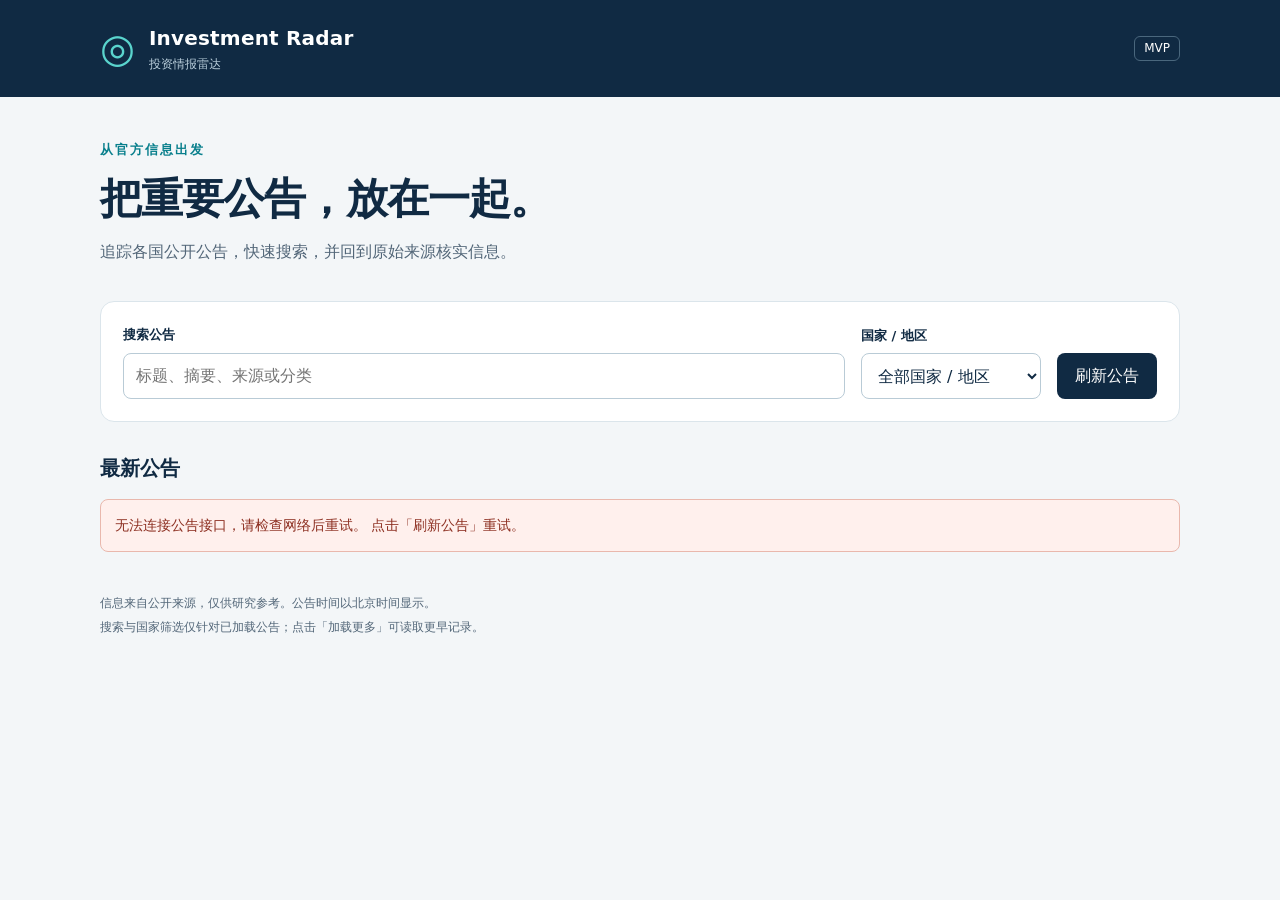
==== index.html @ 3fed048b "Add files via upload" ====
<!doctype html>
<html lang="zh-CN">
<head>
  <meta charset="utf-8">
  <meta name="viewport" content="width=device-width, initial-scale=1">
  <meta name="theme-color" content="#102a43">
  <meta name="description" content="Investment Radar：查看各国官方公告，搜索宏观与科技投资情报。">
  <title>Investment Radar · 投资情报雷达</title>
  <link rel="stylesheet" href="./styles.css">
  <script src="./app.js" defer></script>
</head>
<body>
  <header><div class="wrap brand"><span class="logo" aria-hidden="true">◎</span><div><strong>Investment Radar</strong><span>投资情报雷达</span></div><span class="badge">MVP</span></div></header>
  <main class="wrap">
    <section class="intro"><p class="eyebrow">从官方信息出发</p><h1>把重要公告，放在一起。</h1><p>追踪各国公开公告，快速搜索，并回到原始来源核实信息。</p></section>
    <section class="toolbar" aria-label="公告筛选">
      <div class="field search"><label for="search">搜索公告</label><input id="search" type="search" placeholder="标题、摘要、来源或分类" autocomplete="off"></div>
      <div class="field"><label for="country">国家 / 地区</label><select id="country"><option value="">全部国家 / 地区</option></select></div>
      <button id="refresh" type="button">刷新公告</button>
    </section>
    <div class="results-heading"><h2>最新公告</h2><span id="count"></span></div>
    <p id="status" class="status" role="status" aria-live="polite">正在读取公告…</p>
    <section id="events" class="events" aria-label="公告列表"></section>
    <button id="more" type="button" hidden>加载更多</button>
    <footer><p>信息来自公开来源，仅供研究参考。公告时间以北京时间显示。</p><p>搜索与国家筛选仅针对已加载公告；点击「加载更多」可读取更早记录。</p></footer>
  </main>
</body>
</html>
---- styles.css ----
:root{color-scheme:light;--ink:#102a43;--muted:#526678;--accent:#087f8c;--line:#dbe5eb;--paper:#fff;--bg:#f3f6f8}*{box-sizing:border-box}body{margin:0;background:var(--bg);font-family:system-ui,-apple-system,"Segoe UI","Microsoft YaHei",sans-serif;color:var(--ink);line-height:1.65}.wrap{width:min(1080px,calc(100% - 40px));margin:auto}header{background:var(--ink);color:#fff}.brand{display:flex;align-items:center;gap:14px;padding:22px 0}.brand strong{display:block;font-size:20px;letter-spacing:.2px}.brand div>span{display:block;font-size:12px;color:#bbd0dd}.logo{font-size:40px;line-height:1;color:#5ad4cd}.badge{margin-left:auto;border:1px solid #4a677d;border-radius:6px;padding:2px 9px;font-size:12px}.intro{padding:42px 0 28px}.eyebrow{color:var(--accent);font-weight:700;font-size:13px;letter-spacing:2px;margin:0}h1{font-size:clamp(27px,4vw,42px);letter-spacing:-1px;line-height:1.3;margin:12px 0}p{margin:8px 0}.intro>p:last-child{color:var(--muted)}.toolbar{display:flex;gap:16px;align-items:end;background:#fff;padding:22px;border:1px solid var(--line);border-radius:14px}.field{min-width:180px}.search{flex:1;min-width:0}label{display:block;font-size:13px;font-weight:600;margin-bottom:7px}input,select,button{font:inherit;border-radius:8px;min-height:46px}input,select{width:100%;border:1px solid #b9cbd6;padding:9px 12px;background:#fff;color:var(--ink)}button{background:var(--ink);color:#fff;border:0;padding:9px 18px;cursor:pointer;white-space:nowrap}button:disabled{opacity:.6;cursor:wait}a:focus-visible,input:focus-visible,select:focus-visible,button:focus-visible{outline:3px solid #16a6ac;outline-offset:3px}.results-heading{display:flex;align-items:center;justify-content:space-between;gap:12px;margin:30px 0 14px}h2{font-size:20px;margin:0}#count{font-size:13px;color:var(--muted)}.status{padding:14px 0;color:var(--muted);font-size:14px}.status.error{background:#fff0ed;border:1px solid #e9b8ad;border-radius:8px;padding:14px;color:#8d2f21}.events{display:grid;gap:14px}.card{padding:24px;background:var(--paper);border:1px solid var(--line);border-radius:12px}.meta{display:flex;flex-wrap:wrap;align-items:center;gap:9px;font-size:12px;color:var(--muted)}.tag{border-radius:5px;padding:2px 8px;background:#e8f5f3;color:#0d6a63;font-weight:600}.card h3{font-size:19px;line-height:1.5;margin:12px 0 8px;overflow-wrap:anywhere}.summary{font-size:14px;color:var(--muted);white-space:pre-line;overflow-wrap:anywhere}.card-bottom{display:flex;justify-content:space-between;align-items:center;gap:16px;border-top:1px solid #edf1f4;margin-top:18px;padding-top:14px;font-size:13px}.source{color:var(--muted)}a{color:#06747e;text-underline-offset:4px;font-weight:600}.empty{background:#fff;border:1px dashed #b9cbd6;padding:36px 20px;text-align:center;border-radius:12px;color:var(--muted)}#more{display:block;margin:22px auto}#more[hidden]{display:none}footer{font-size:12px;color:var(--muted);padding:30px 0 40px}footer p{margin:4px 0}@media(max-width:600px){.wrap{width:calc(100% - 28px)}.brand{padding:17px 0}.intro{padding:30px 0 22px}.toolbar{flex-wrap:wrap;padding:16px;gap:12px}.search{flex-basis:100%}.field:not(.search){flex:1;min-width:0}.toolbar button{padding:9px 12px}.card{padding:18px}.card h3{font-size:17px}.card-bottom{align-items:start}.results-heading{margin-top:24px}}
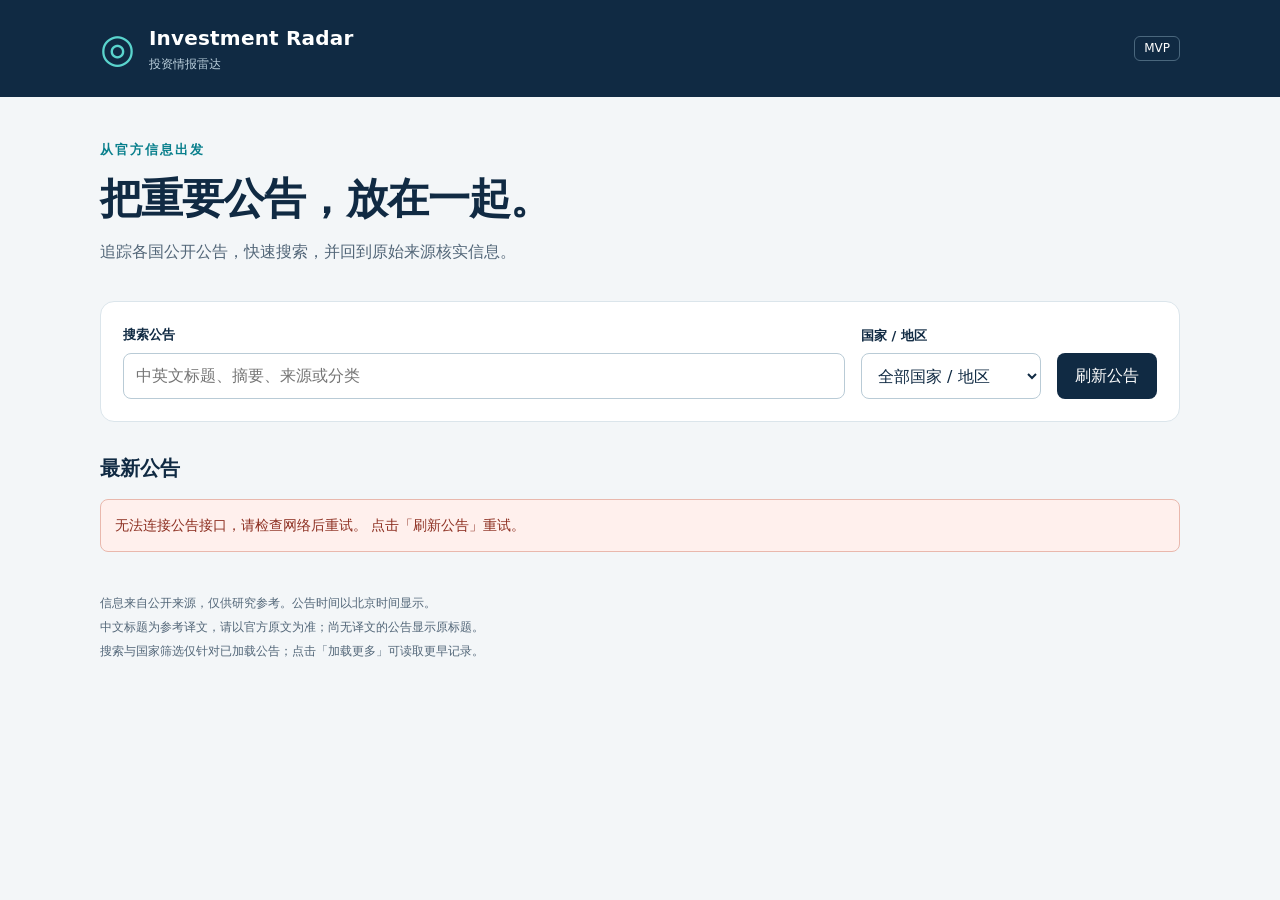
==== commit 178114b0: "Add files via upload" ====
--- a/index.html
+++ b/index.html
@@ -6,15 +6,15 @@
   <meta name="theme-color" content="#102a43">
   <meta name="description" content="Investment Radar：查看各国官方公告，搜索宏观与科技投资情报。">
   <title>Investment Radar · 投资情报雷达</title>
-  <link rel="stylesheet" href="./styles.css">
-  <script src="./app.js" defer></script>
+  <link rel="stylesheet" href="./styles.css?v=20261012-zh1">
+  <script src="./app.js?v=20261012-zh1" defer></script>
 </head>
 <body>
   <header><div class="wrap brand"><span class="logo" aria-hidden="true">◎</span><div><strong>Investment Radar</strong><span>投资情报雷达</span></div><span class="badge">MVP</span></div></header>
   <main class="wrap">
     <section class="intro"><p class="eyebrow">从官方信息出发</p><h1>把重要公告，放在一起。</h1><p>追踪各国公开公告，快速搜索，并回到原始来源核实信息。</p></section>
     <section class="toolbar" aria-label="公告筛选">
-      <div class="field search"><label for="search">搜索公告</label><input id="search" type="search" placeholder="标题、摘要、来源或分类" autocomplete="off"></div>
+      <div class="field search"><label for="search">搜索公告</label><input id="search" type="search" placeholder="中英文标题、摘要、来源或分类" autocomplete="off"></div>
       <div class="field"><label for="country">国家 / 地区</label><select id="country"><option value="">全部国家 / 地区</option></select></div>
       <button id="refresh" type="button">刷新公告</button>
     </section>
@@ -22,7 +22,7 @@
     <p id="status" class="status" role="status" aria-live="polite">正在读取公告…</p>
     <section id="events" class="events" aria-label="公告列表"></section>
     <button id="more" type="button" hidden>加载更多</button>
-    <footer><p>信息来自公开来源，仅供研究参考。公告时间以北京时间显示。</p><p>搜索与国家筛选仅针对已加载公告；点击「加载更多」可读取更早记录。</p></footer>
+    <footer><p>信息来自公开来源，仅供研究参考。公告时间以北京时间显示。</p><p>中文标题为参考译文，请以官方原文为准；尚无译文的公告显示原标题。</p><p>搜索与国家筛选仅针对已加载公告；点击「加载更多」可读取更早记录。</p></footer>
   </main>
 </body>
 </html>
--- a/styles.css
+++ b/styles.css
@@ -1 +1,2 @@
 :root{color-scheme:light;--ink:#102a43;--muted:#526678;--accent:#087f8c;--line:#dbe5eb;--paper:#fff;--bg:#f3f6f8}*{box-sizing:border-box}body{margin:0;background:var(--bg);font-family:system-ui,-apple-system,"Segoe UI","Microsoft YaHei",sans-serif;color:var(--ink);line-height:1.65}.wrap{width:min(1080px,calc(100% - 40px));margin:auto}header{background:var(--ink);color:#fff}.brand{display:flex;align-items:center;gap:14px;padding:22px 0}.brand strong{display:block;font-size:20px;letter-spacing:.2px}.brand div>span{display:block;font-size:12px;color:#bbd0dd}.logo{font-size:40px;line-height:1;color:#5ad4cd}.badge{margin-left:auto;border:1px solid #4a677d;border-radius:6px;padding:2px 9px;font-size:12px}.intro{padding:42px 0 28px}.eyebrow{color:var(--accent);font-weight:700;font-size:13px;letter-spacing:2px;margin:0}h1{font-size:clamp(27px,4vw,42px);letter-spacing:-1px;line-height:1.3;margin:12px 0}p{margin:8px 0}.intro>p:last-child{color:var(--muted)}.toolbar{display:flex;gap:16px;align-items:end;background:#fff;padding:22px;border:1px solid var(--line);border-radius:14px}.field{min-width:180px}.search{flex:1;min-width:0}label{display:block;font-size:13px;font-weight:600;margin-bottom:7px}input,select,button{font:inherit;border-radius:8px;min-height:46px}input,select{width:100%;border:1px solid #b9cbd6;padding:9px 12px;background:#fff;color:var(--ink)}button{background:var(--ink);color:#fff;border:0;padding:9px 18px;cursor:pointer;white-space:nowrap}button:disabled{opacity:.6;cursor:wait}a:focus-visible,input:focus-visible,select:focus-visible,button:focus-visible{outline:3px solid #16a6ac;outline-offset:3px}.results-heading{display:flex;align-items:center;justify-content:space-between;gap:12px;margin:30px 0 14px}h2{font-size:20px;margin:0}#count{font-size:13px;color:var(--muted)}.status{padding:14px 0;color:var(--muted);font-size:14px}.status.error{background:#fff0ed;border:1px solid #e9b8ad;border-radius:8px;padding:14px;color:#8d2f21}.events{display:grid;gap:14px}.card{padding:24px;background:var(--paper);border:1px solid var(--line);border-radius:12px}.meta{display:flex;flex-wrap:wrap;align-items:center;gap:9px;font-size:12px;color:var(--muted)}.tag{border-radius:5px;padding:2px 8px;background:#e8f5f3;color:#0d6a63;font-weight:600}.card h3{font-size:19px;line-height:1.5;margin:12px 0 8px;overflow-wrap:anywhere}.summary{font-size:14px;color:var(--muted);white-space:pre-line;overflow-wrap:anywhere}.card-bottom{display:flex;justify-content:space-between;align-items:center;gap:16px;border-top:1px solid #edf1f4;margin-top:18px;padding-top:14px;font-size:13px}.source{color:var(--muted)}a{color:#06747e;text-underline-offset:4px;font-weight:600}.empty{background:#fff;border:1px dashed #b9cbd6;padding:36px 20px;text-align:center;border-radius:12px;color:var(--muted)}#more{display:block;margin:22px auto}#more[hidden]{display:none}footer{font-size:12px;color:var(--muted);padding:30px 0 40px}footer p{margin:4px 0}@media(max-width:600px){.wrap{width:calc(100% - 28px)}.brand{padding:17px 0}.intro{padding:30px 0 22px}.toolbar{flex-wrap:wrap;padding:16px;gap:12px}.search{flex-basis:100%}.field:not(.search){flex:1;min-width:0}.toolbar button{padding:9px 12px}.card{padding:18px}.card h3{font-size:17px}.card-bottom{align-items:start}.results-heading{margin-top:24px}}
+.original-title{font-size:13px;line-height:1.6;color:var(--muted);margin:4px 0 12px;overflow-wrap:anywhere}@media(max-width:600px){.original-title{font-size:12px}.source{overflow-wrap:anywhere}}
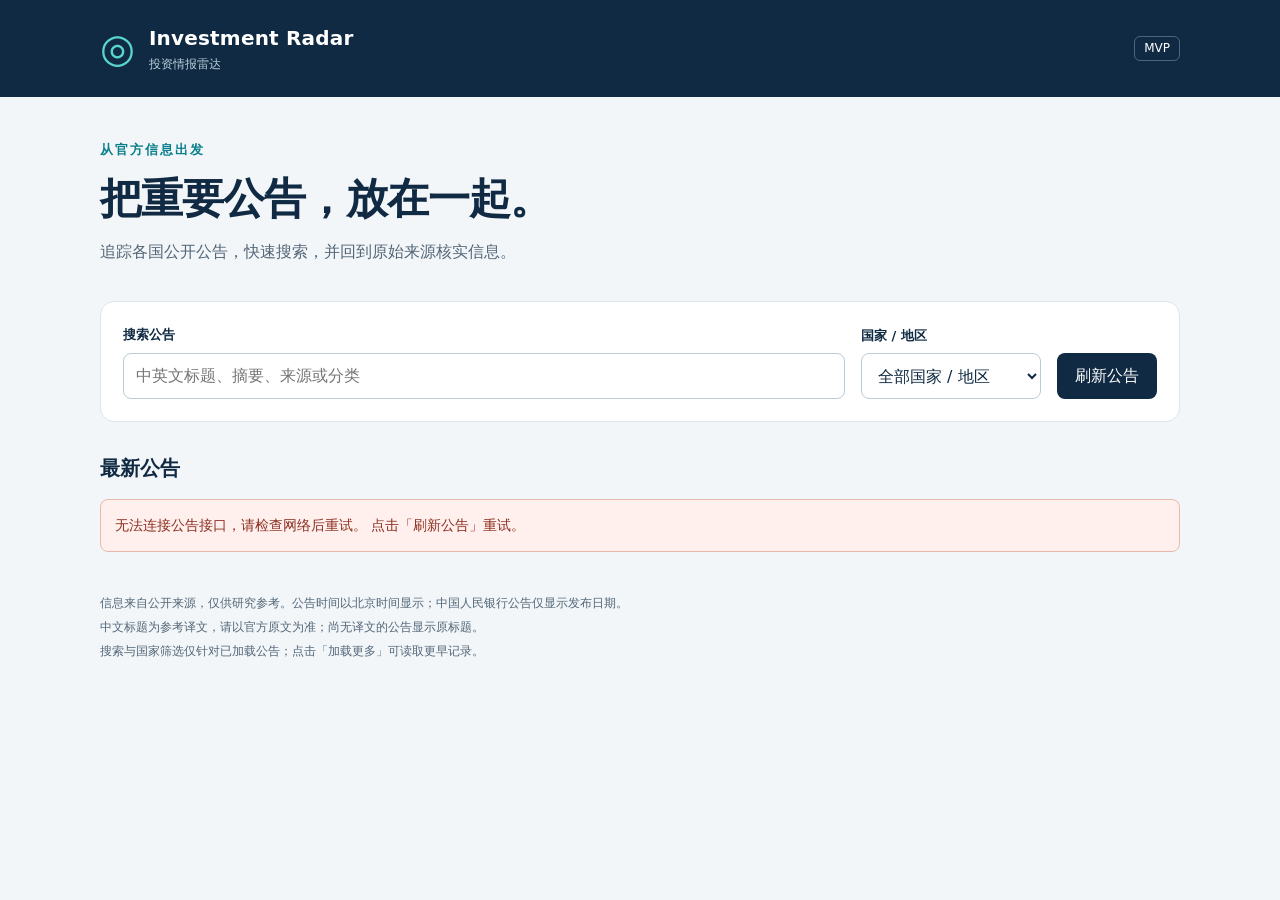
==== commit e602f404: "Add files via upload" ====
--- a/index.html
+++ b/index.html
@@ -6,8 +6,8 @@
   <meta name="theme-color" content="#102a43">
   <meta name="description" content="Investment Radar：查看各国官方公告，搜索宏观与科技投资情报。">
   <title>Investment Radar · 投资情报雷达</title>
-  <link rel="stylesheet" href="./styles.css?v=20261012-zh1">
-  <script src="./app.js?v=20261012-zh1" defer></script>
+  <link rel="stylesheet" href="./styles.css?v=20261012-cn1">
+  <script src="./app.js?v=20261012-cn1" defer></script>
 </head>
 <body>
   <header><div class="wrap brand"><span class="logo" aria-hidden="true">◎</span><div><strong>Investment Radar</strong><span>投资情报雷达</span></div><span class="badge">MVP</span></div></header>
@@ -22,7 +22,7 @@
     <p id="status" class="status" role="status" aria-live="polite">正在读取公告…</p>
     <section id="events" class="events" aria-label="公告列表"></section>
     <button id="more" type="button" hidden>加载更多</button>
-    <footer><p>信息来自公开来源，仅供研究参考。公告时间以北京时间显示。</p><p>中文标题为参考译文，请以官方原文为准；尚无译文的公告显示原标题。</p><p>搜索与国家筛选仅针对已加载公告；点击「加载更多」可读取更早记录。</p></footer>
+    <footer><p>信息来自公开来源，仅供研究参考。公告时间以北京时间显示；中国人民银行公告仅显示发布日期。</p><p>中文标题为参考译文，请以官方原文为准；尚无译文的公告显示原标题。</p><p>搜索与国家筛选仅针对已加载公告；点击「加载更多」可读取更早记录。</p></footer>
   </main>
 </body>
 </html>
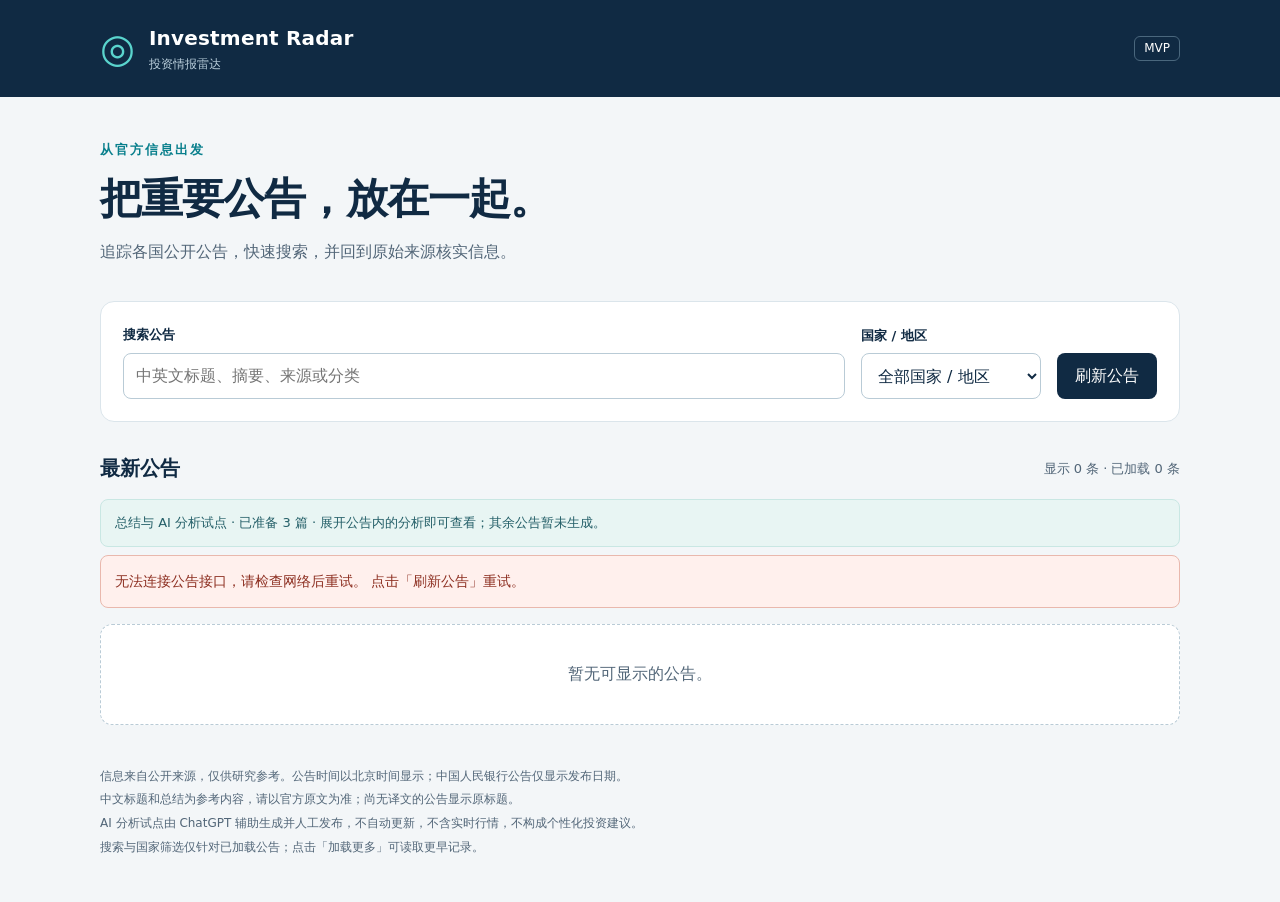
==== commit 2c828321: "Add files via upload" ====
--- a/index.html
+++ b/index.html
@@ -6,8 +6,8 @@
   <meta name="theme-color" content="#102a43">
   <meta name="description" content="Investment Radar：查看各国官方公告，搜索宏观与科技投资情报。">
   <title>Investment Radar · 投资情报雷达</title>
-  <link rel="stylesheet" href="./styles.css?v=20261012-cn1">
-  <script src="./app.js?v=20261012-cn1" defer></script>
+  <link rel="stylesheet" href="./styles.css?v=20261012-ai-pilot1">
+  <script src="./app.js?v=20261012-ai-pilot1" defer></script>
 </head>
 <body>
   <header><div class="wrap brand"><span class="logo" aria-hidden="true">◎</span><div><strong>Investment Radar</strong><span>投资情报雷达</span></div><span class="badge">MVP</span></div></header>
@@ -19,10 +19,11 @@
       <button id="refresh" type="button">刷新公告</button>
     </section>
     <div class="results-heading"><h2>最新公告</h2><span id="count"></span></div>
+    <p id="analysis-status" class="pilot-status" role="status" aria-live="polite">正在加载 3 篇总结与 AI 分析试点…</p>
     <p id="status" class="status" role="status" aria-live="polite">正在读取公告…</p>
     <section id="events" class="events" aria-label="公告列表"></section>
     <button id="more" type="button" hidden>加载更多</button>
-    <footer><p>信息来自公开来源，仅供研究参考。公告时间以北京时间显示；中国人民银行公告仅显示发布日期。</p><p>中文标题为参考译文，请以官方原文为准；尚无译文的公告显示原标题。</p><p>搜索与国家筛选仅针对已加载公告；点击「加载更多」可读取更早记录。</p></footer>
+    <footer><p>信息来自公开来源，仅供研究参考。公告时间以北京时间显示；中国人民银行公告仅显示发布日期。</p><p>中文标题和总结为参考内容，请以官方原文为准；尚无译文的公告显示原标题。</p><p>AI 分析试点由 ChatGPT 辅助生成并人工发布，不自动更新，不含实时行情，不构成个性化投资建议。</p><p>搜索与国家筛选仅针对已加载公告；点击「加载更多」可读取更早记录。</p></footer>
   </main>
 </body>
 </html>
--- a/styles.css
+++ b/styles.css
@@ -1,2 +1,3 @@
 :root{color-scheme:light;--ink:#102a43;--muted:#526678;--accent:#087f8c;--line:#dbe5eb;--paper:#fff;--bg:#f3f6f8}*{box-sizing:border-box}body{margin:0;background:var(--bg);font-family:system-ui,-apple-system,"Segoe UI","Microsoft YaHei",sans-serif;color:var(--ink);line-height:1.65}.wrap{width:min(1080px,calc(100% - 40px));margin:auto}header{background:var(--ink);color:#fff}.brand{display:flex;align-items:center;gap:14px;padding:22px 0}.brand strong{display:block;font-size:20px;letter-spacing:.2px}.brand div>span{display:block;font-size:12px;color:#bbd0dd}.logo{font-size:40px;line-height:1;color:#5ad4cd}.badge{margin-left:auto;border:1px solid #4a677d;border-radius:6px;padding:2px 9px;font-size:12px}.intro{padding:42px 0 28px}.eyebrow{color:var(--accent);font-weight:700;font-size:13px;letter-spacing:2px;margin:0}h1{font-size:clamp(27px,4vw,42px);letter-spacing:-1px;line-height:1.3;margin:12px 0}p{margin:8px 0}.intro>p:last-child{color:var(--muted)}.toolbar{display:flex;gap:16px;align-items:end;background:#fff;padding:22px;border:1px solid var(--line);border-radius:14px}.field{min-width:180px}.search{flex:1;min-width:0}label{display:block;font-size:13px;font-weight:600;margin-bottom:7px}input,select,button{font:inherit;border-radius:8px;min-height:46px}input,select{width:100%;border:1px solid #b9cbd6;padding:9px 12px;background:#fff;color:var(--ink)}button{background:var(--ink);color:#fff;border:0;padding:9px 18px;cursor:pointer;white-space:nowrap}button:disabled{opacity:.6;cursor:wait}a:focus-visible,input:focus-visible,select:focus-visible,button:focus-visible{outline:3px solid #16a6ac;outline-offset:3px}.results-heading{display:flex;align-items:center;justify-content:space-between;gap:12px;margin:30px 0 14px}h2{font-size:20px;margin:0}#count{font-size:13px;color:var(--muted)}.status{padding:14px 0;color:var(--muted);font-size:14px}.status.error{background:#fff0ed;border:1px solid #e9b8ad;border-radius:8px;padding:14px;color:#8d2f21}.events{display:grid;gap:14px}.card{padding:24px;background:var(--paper);border:1px solid var(--line);border-radius:12px}.meta{display:flex;flex-wrap:wrap;align-items:center;gap:9px;font-size:12px;color:var(--muted)}.tag{border-radius:5px;padding:2px 8px;background:#e8f5f3;color:#0d6a63;font-weight:600}.card h3{font-size:19px;line-height:1.5;margin:12px 0 8px;overflow-wrap:anywhere}.summary{font-size:14px;color:var(--muted);white-space:pre-line;overflow-wrap:anywhere}.card-bottom{display:flex;justify-content:space-between;align-items:center;gap:16px;border-top:1px solid #edf1f4;margin-top:18px;padding-top:14px;font-size:13px}.source{color:var(--muted)}a{color:#06747e;text-underline-offset:4px;font-weight:600}.empty{background:#fff;border:1px dashed #b9cbd6;padding:36px 20px;text-align:center;border-radius:12px;color:var(--muted)}#more{display:block;margin:22px auto}#more[hidden]{display:none}footer{font-size:12px;color:var(--muted);padding:30px 0 40px}footer p{margin:4px 0}@media(max-width:600px){.wrap{width:calc(100% - 28px)}.brand{padding:17px 0}.intro{padding:30px 0 22px}.toolbar{flex-wrap:wrap;padding:16px;gap:12px}.search{flex-basis:100%}.field:not(.search){flex:1;min-width:0}.toolbar button{padding:9px 12px}.card{padding:18px}.card h3{font-size:17px}.card-bottom{align-items:start}.results-heading{margin-top:24px}}
 .original-title{font-size:13px;line-height:1.6;color:var(--muted);margin:4px 0 12px;overflow-wrap:anywhere}@media(max-width:600px){.original-title{font-size:12px}.source{overflow-wrap:anywhere}}
+.pilot-status{font-size:13px;color:#245f68;background:#e8f5f3;border:1px solid #c9e7e3;border-radius:8px;padding:12px 14px;line-height:1.7}.pilot-summary{border-left:3px solid var(--accent);padding-left:14px;margin:18px 0}.pilot-summary h4,.pilot-analysis h4{font-size:13px;margin:14px 0 6px;color:var(--ink)}.pilot-summary p,.pilot-analysis p,.analysis-list{font-size:14px;color:var(--muted);line-height:1.85;overflow-wrap:anywhere}.pilot-analysis{background:#f7fafb;border:1px solid var(--line);border-radius:8px;padding:0 14px;margin-top:16px}.pilot-analysis>summary{min-height:46px;cursor:pointer;padding:11px 0;font-size:14px;font-weight:600;color:#06747e}.pilot-analysis[open]{padding-bottom:14px}.pilot-analysis>summary:focus-visible{outline:3px solid #16a6ac;outline-offset:3px}.pilot-analysis .analysis-meta{font-size:12px;margin-top:4px}.analysis-list{padding-left:22px;margin:6px 0}.analysis-list li{margin:5px 0}.pilot-analysis .analysis-limits{font-size:13px}@media(max-width:600px){.pilot-summary{padding-left:11px}.pilot-summary p,.pilot-analysis p,.analysis-list{font-size:13px}}
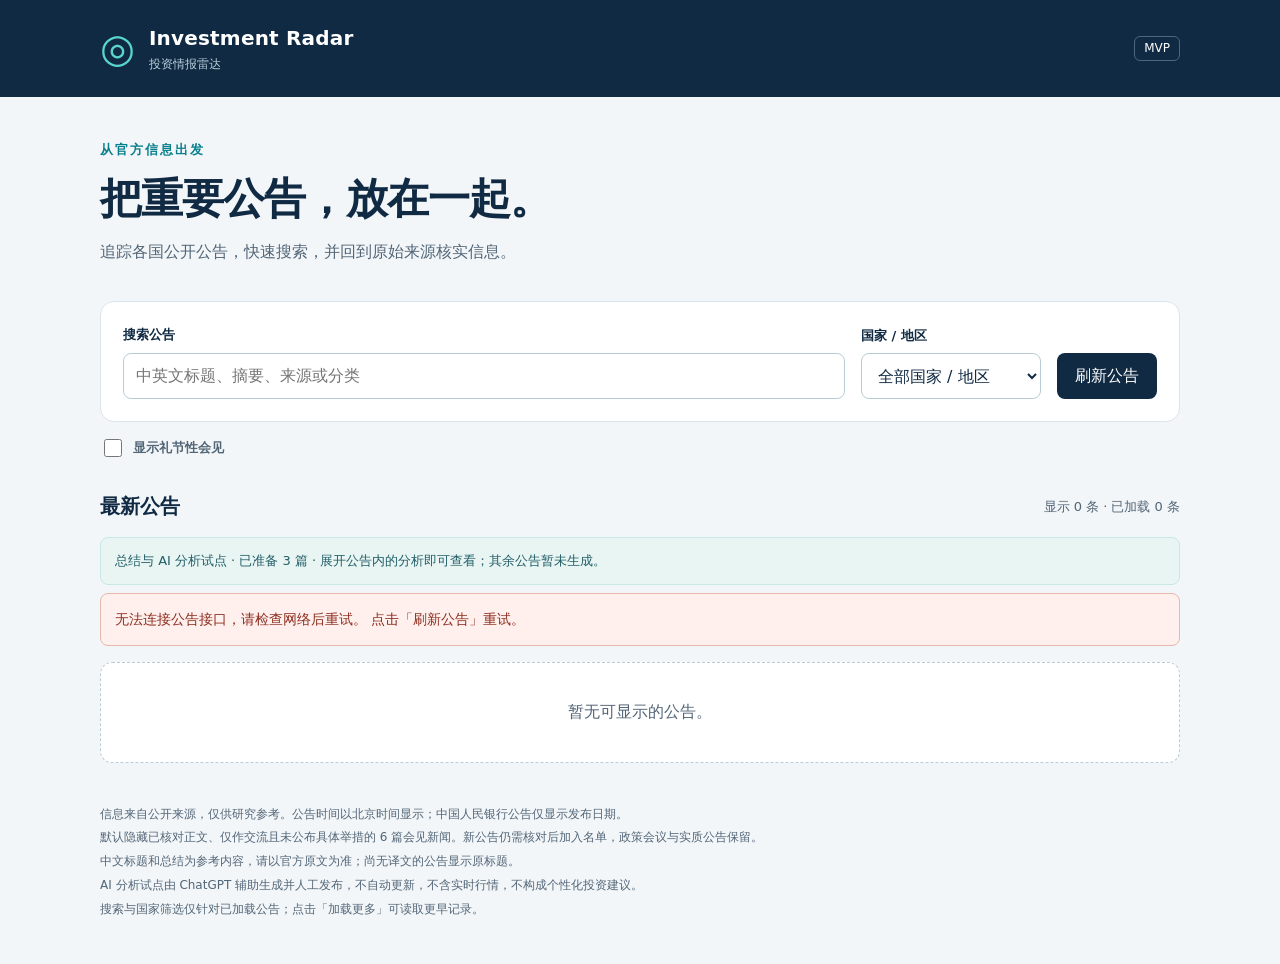
==== commit baa62c39: "Add files via upload" ====
--- a/index.html
+++ b/index.html
@@ -6,8 +6,8 @@
   <meta name="theme-color" content="#102a43">
   <meta name="description" content="Investment Radar：查看各国官方公告，搜索宏观与科技投资情报。">
   <title>Investment Radar · 投资情报雷达</title>
-  <link rel="stylesheet" href="./styles.css?v=20261012-ai-pilot1">
-  <script src="./app.js?v=20261012-ai-pilot1" defer></script>
+  <link rel="stylesheet" href="./styles.css?v=20261012-filter1">
+  <script src="./app.js?v=20261012-filter1" defer></script>
 </head>
 <body>
   <header><div class="wrap brand"><span class="logo" aria-hidden="true">◎</span><div><strong>Investment Radar</strong><span>投资情报雷达</span></div><span class="badge">MVP</span></div></header>
@@ -18,12 +18,13 @@
       <div class="field"><label for="country">国家 / 地区</label><select id="country"><option value="">全部国家 / 地区</option></select></div>
       <button id="refresh" type="button">刷新公告</button>
     </section>
+    <label class="routine-toggle" for="show-routine"><input id="show-routine" type="checkbox">显示礼节性会见</label>
     <div class="results-heading"><h2>最新公告</h2><span id="count"></span></div>
     <p id="analysis-status" class="pilot-status" role="status" aria-live="polite">正在加载 3 篇总结与 AI 分析试点…</p>
     <p id="status" class="status" role="status" aria-live="polite">正在读取公告…</p>
     <section id="events" class="events" aria-label="公告列表"></section>
     <button id="more" type="button" hidden>加载更多</button>
-    <footer><p>信息来自公开来源，仅供研究参考。公告时间以北京时间显示；中国人民银行公告仅显示发布日期。</p><p>中文标题和总结为参考内容，请以官方原文为准；尚无译文的公告显示原标题。</p><p>AI 分析试点由 ChatGPT 辅助生成并人工发布，不自动更新，不含实时行情，不构成个性化投资建议。</p><p>搜索与国家筛选仅针对已加载公告；点击「加载更多」可读取更早记录。</p></footer>
+    <footer><p>信息来自公开来源，仅供研究参考。公告时间以北京时间显示；中国人民银行公告仅显示发布日期。</p><p>默认隐藏已核对正文、仅作交流且未公布具体举措的 6 篇会见新闻。新公告仍需核对后加入名单，政策会议与实质公告保留。</p><p>中文标题和总结为参考内容，请以官方原文为准；尚无译文的公告显示原标题。</p><p>AI 分析试点由 ChatGPT 辅助生成并人工发布，不自动更新，不含实时行情，不构成个性化投资建议。</p><p>搜索与国家筛选仅针对已加载公告；点击「加载更多」可读取更早记录。</p></footer>
   </main>
 </body>
 </html>
--- a/styles.css
+++ b/styles.css
@@ -1,3 +1,4 @@
 :root{color-scheme:light;--ink:#102a43;--muted:#526678;--accent:#087f8c;--line:#dbe5eb;--paper:#fff;--bg:#f3f6f8}*{box-sizing:border-box}body{margin:0;background:var(--bg);font-family:system-ui,-apple-system,"Segoe UI","Microsoft YaHei",sans-serif;color:var(--ink);line-height:1.65}.wrap{width:min(1080px,calc(100% - 40px));margin:auto}header{background:var(--ink);color:#fff}.brand{display:flex;align-items:center;gap:14px;padding:22px 0}.brand strong{display:block;font-size:20px;letter-spacing:.2px}.brand div>span{display:block;font-size:12px;color:#bbd0dd}.logo{font-size:40px;line-height:1;color:#5ad4cd}.badge{margin-left:auto;border:1px solid #4a677d;border-radius:6px;padding:2px 9px;font-size:12px}.intro{padding:42px 0 28px}.eyebrow{color:var(--accent);font-weight:700;font-size:13px;letter-spacing:2px;margin:0}h1{font-size:clamp(27px,4vw,42px);letter-spacing:-1px;line-height:1.3;margin:12px 0}p{margin:8px 0}.intro>p:last-child{color:var(--muted)}.toolbar{display:flex;gap:16px;align-items:end;background:#fff;padding:22px;border:1px solid var(--line);border-radius:14px}.field{min-width:180px}.search{flex:1;min-width:0}label{display:block;font-size:13px;font-weight:600;margin-bottom:7px}input,select,button{font:inherit;border-radius:8px;min-height:46px}input,select{width:100%;border:1px solid #b9cbd6;padding:9px 12px;background:#fff;color:var(--ink)}button{background:var(--ink);color:#fff;border:0;padding:9px 18px;cursor:pointer;white-space:nowrap}button:disabled{opacity:.6;cursor:wait}a:focus-visible,input:focus-visible,select:focus-visible,button:focus-visible{outline:3px solid #16a6ac;outline-offset:3px}.results-heading{display:flex;align-items:center;justify-content:space-between;gap:12px;margin:30px 0 14px}h2{font-size:20px;margin:0}#count{font-size:13px;color:var(--muted)}.status{padding:14px 0;color:var(--muted);font-size:14px}.status.error{background:#fff0ed;border:1px solid #e9b8ad;border-radius:8px;padding:14px;color:#8d2f21}.events{display:grid;gap:14px}.card{padding:24px;background:var(--paper);border:1px solid var(--line);border-radius:12px}.meta{display:flex;flex-wrap:wrap;align-items:center;gap:9px;font-size:12px;color:var(--muted)}.tag{border-radius:5px;padding:2px 8px;background:#e8f5f3;color:#0d6a63;font-weight:600}.card h3{font-size:19px;line-height:1.5;margin:12px 0 8px;overflow-wrap:anywhere}.summary{font-size:14px;color:var(--muted);white-space:pre-line;overflow-wrap:anywhere}.card-bottom{display:flex;justify-content:space-between;align-items:center;gap:16px;border-top:1px solid #edf1f4;margin-top:18px;padding-top:14px;font-size:13px}.source{color:var(--muted)}a{color:#06747e;text-underline-offset:4px;font-weight:600}.empty{background:#fff;border:1px dashed #b9cbd6;padding:36px 20px;text-align:center;border-radius:12px;color:var(--muted)}#more{display:block;margin:22px auto}#more[hidden]{display:none}footer{font-size:12px;color:var(--muted);padding:30px 0 40px}footer p{margin:4px 0}@media(max-width:600px){.wrap{width:calc(100% - 28px)}.brand{padding:17px 0}.intro{padding:30px 0 22px}.toolbar{flex-wrap:wrap;padding:16px;gap:12px}.search{flex-basis:100%}.field:not(.search){flex:1;min-width:0}.toolbar button{padding:9px 12px}.card{padding:18px}.card h3{font-size:17px}.card-bottom{align-items:start}.results-heading{margin-top:24px}}
 .original-title{font-size:13px;line-height:1.6;color:var(--muted);margin:4px 0 12px;overflow-wrap:anywhere}@media(max-width:600px){.original-title{font-size:12px}.source{overflow-wrap:anywhere}}
 .pilot-status{font-size:13px;color:#245f68;background:#e8f5f3;border:1px solid #c9e7e3;border-radius:8px;padding:12px 14px;line-height:1.7}.pilot-summary{border-left:3px solid var(--accent);padding-left:14px;margin:18px 0}.pilot-summary h4,.pilot-analysis h4{font-size:13px;margin:14px 0 6px;color:var(--ink)}.pilot-summary p,.pilot-analysis p,.analysis-list{font-size:14px;color:var(--muted);line-height:1.85;overflow-wrap:anywhere}.pilot-analysis{background:#f7fafb;border:1px solid var(--line);border-radius:8px;padding:0 14px;margin-top:16px}.pilot-analysis>summary{min-height:46px;cursor:pointer;padding:11px 0;font-size:14px;font-weight:600;color:#06747e}.pilot-analysis[open]{padding-bottom:14px}.pilot-analysis>summary:focus-visible{outline:3px solid #16a6ac;outline-offset:3px}.pilot-analysis .analysis-meta{font-size:12px;margin-top:4px}.analysis-list{padding-left:22px;margin:6px 0}.analysis-list li{margin:5px 0}.pilot-analysis .analysis-limits{font-size:13px}@media(max-width:600px){.pilot-summary{padding-left:11px}.pilot-summary p,.pilot-analysis p,.analysis-list{font-size:13px}}
+.routine-toggle{display:flex;align-items:center;gap:8px;margin:14px 0 0;font-size:13px;color:var(--muted);cursor:pointer}.routine-toggle input{width:18px;height:18px;min-height:18px;accent-color:var(--accent)}.routine-tag{font-size:12px;color:#687782;background:#edf1f4;border-radius:5px;padding:2px 8px}.results-heading{flex-wrap:wrap}
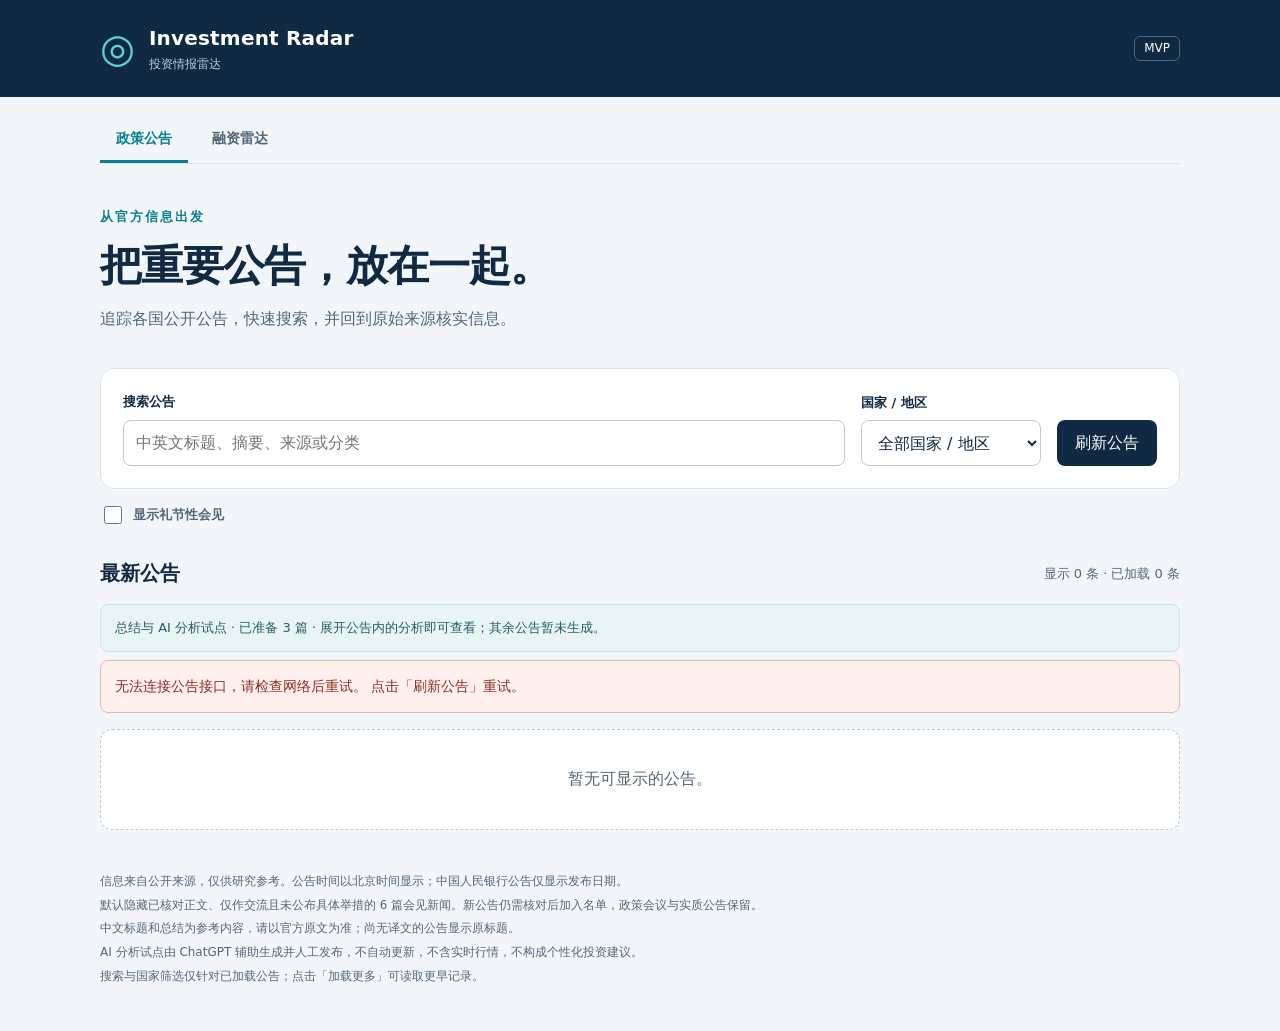
==== commit 4e7afb24: "Add files via upload" ====
--- a/index.html
+++ b/index.html
@@ -6,12 +6,13 @@
   <meta name="theme-color" content="#102a43">
   <meta name="description" content="Investment Radar：查看各国官方公告，搜索宏观与科技投资情报。">
   <title>Investment Radar · 投资情报雷达</title>
-  <link rel="stylesheet" href="./styles.css?v=20261012-filter1">
+  <link rel="stylesheet" href="./styles.css?v=20261012-funding1">
   <script src="./app.js?v=20261012-filter1" defer></script>
 </head>
 <body>
   <header><div class="wrap brand"><span class="logo" aria-hidden="true">◎</span><div><strong>Investment Radar</strong><span>投资情报雷达</span></div><span class="badge">MVP</span></div></header>
   <main class="wrap">
+    <nav class="section-nav" aria-label="信息版块"><a href="./index.html" aria-current="page">政策公告</a><a href="./funding.html">融资雷达</a></nav>
     <section class="intro"><p class="eyebrow">从官方信息出发</p><h1>把重要公告，放在一起。</h1><p>追踪各国公开公告，快速搜索，并回到原始来源核实信息。</p></section>
     <section class="toolbar" aria-label="公告筛选">
       <div class="field search"><label for="search">搜索公告</label><input id="search" type="search" placeholder="中英文标题、摘要、来源或分类" autocomplete="off"></div>
--- a/styles.css
+++ b/styles.css
@@ -2,3 +2,4 @@
 .original-title{font-size:13px;line-height:1.6;color:var(--muted);margin:4px 0 12px;overflow-wrap:anywhere}@media(max-width:600px){.original-title{font-size:12px}.source{overflow-wrap:anywhere}}
 .pilot-status{font-size:13px;color:#245f68;background:#e8f5f3;border:1px solid #c9e7e3;border-radius:8px;padding:12px 14px;line-height:1.7}.pilot-summary{border-left:3px solid var(--accent);padding-left:14px;margin:18px 0}.pilot-summary h4,.pilot-analysis h4{font-size:13px;margin:14px 0 6px;color:var(--ink)}.pilot-summary p,.pilot-analysis p,.analysis-list{font-size:14px;color:var(--muted);line-height:1.85;overflow-wrap:anywhere}.pilot-analysis{background:#f7fafb;border:1px solid var(--line);border-radius:8px;padding:0 14px;margin-top:16px}.pilot-analysis>summary{min-height:46px;cursor:pointer;padding:11px 0;font-size:14px;font-weight:600;color:#06747e}.pilot-analysis[open]{padding-bottom:14px}.pilot-analysis>summary:focus-visible{outline:3px solid #16a6ac;outline-offset:3px}.pilot-analysis .analysis-meta{font-size:12px;margin-top:4px}.analysis-list{padding-left:22px;margin:6px 0}.analysis-list li{margin:5px 0}.pilot-analysis .analysis-limits{font-size:13px}@media(max-width:600px){.pilot-summary{padding-left:11px}.pilot-summary p,.pilot-analysis p,.analysis-list{font-size:13px}}
 .routine-toggle{display:flex;align-items:center;gap:8px;margin:14px 0 0;font-size:13px;color:var(--muted);cursor:pointer}.routine-toggle input{width:18px;height:18px;min-height:18px;accent-color:var(--accent)}.routine-tag{font-size:12px;color:#687782;background:#edf1f4;border-radius:5px;padding:2px 8px}.results-heading{flex-wrap:wrap}
+.section-nav{display:flex;gap:8px;border-bottom:1px solid var(--line);padding-top:20px}.section-nav a{display:block;padding:10px 16px;text-decoration:none;font-size:14px;color:var(--muted);border-bottom:3px solid transparent}.section-nav a[aria-current="page"]{color:var(--accent);border-bottom-color:var(--accent)}.funding-toolbar{background:#fff;border:1px solid var(--line);padding:22px;border-radius:14px;display:grid;grid-template-columns:repeat(3,minmax(0,1fr));gap:16px;margin-top:18px}.funding-toolbar .field{min-width:0}.funding-search{grid-column:span 2}.funding-actions{grid-column:1/-1;display:flex;justify-content:space-between;gap:14px;align-items:center;flex-wrap:wrap}.funding-actions>div{display:flex;flex-wrap:wrap;gap:8px}.secondary-button,.watch-button,.investor-chip{background:#fff;color:var(--ink);border:1px solid #b9cbd6}.watch-toggle{display:flex;align-items:center;gap:8px;margin:0;font-size:13px;cursor:pointer}.watch-toggle input{width:18px;height:18px;min-height:18px;accent-color:var(--accent)}.funding-note{font-size:12px;color:var(--muted);line-height:1.75}.funding-toolbar>.funding-note{grid-column:1/-1;margin:0}.funding-stats{display:grid;grid-template-columns:repeat(3,minmax(0,1fr));gap:14px;margin:22px 0}.funding-stats>div{background:#fff;border:1px solid var(--line);border-radius:10px;padding:18px}.funding-stats span{font-size:12px;color:var(--muted)}.funding-stats strong{display:block;font-size:28px;line-height:1.4}.sector-section{margin:26px 0}.sector-grid{display:grid;grid-template-columns:repeat(3,minmax(0,1fr));gap:12px;margin-top:12px}.sector-button{display:flex;justify-content:space-between;align-items:center;gap:8px;background:#fff;border:1px solid var(--line);color:var(--ink);font-size:14px;white-space:normal}.sector-button[aria-pressed="true"]{background:#e8f5f3;border-color:var(--accent)}.watch-button{margin-left:auto;min-height:36px;padding:4px 10px;font-size:12px}.watch-button[aria-pressed="true"]{background:#e8f5f3;border-color:var(--accent);color:#0d6a63}.funding-subsector{font-size:14px;color:var(--muted);margin-top:0}.funding-facts{display:grid;grid-template-columns:80px minmax(0,1fr) 80px minmax(0,1fr);gap:8px 12px;font-size:13px;background:#f7fafb;border-radius:8px;padding:14px;margin:16px 0}.funding-facts dt{color:var(--muted)}.funding-facts dd{margin:0;font-weight:600;overflow-wrap:anywhere}.investor-chips{display:flex;gap:8px;flex-wrap:wrap;align-items:center;margin-top:16px}.funding-label{font-size:12px;color:var(--muted);margin-right:4px}.investor-chip{font-size:12px;padding:3px 9px;min-height:32px;white-space:normal;overflow-wrap:anywhere}.funding-links{flex-wrap:wrap;justify-content:flex-start;font-size:13px}.funding-links .source{margin-left:auto}.funding-guide{background:#e8f5f3;border:1px solid #c9e7e3;padding:22px;border-radius:12px;margin-top:30px;font-size:13px;color:var(--muted)}.funding-guide ol{padding-left:22px}.funding-guide li{margin:9px 0}.funding-guide p{font-size:12px}button[hidden]{display:none}@media(max-width:600px){.funding-toolbar{grid-template-columns:repeat(2,minmax(0,1fr));padding:16px;gap:12px}.funding-search{grid-column:1/-1}.funding-toolbar .field:last-of-type{grid-column:1/-1}.funding-actions{align-items:flex-start}.funding-actions>div{width:100%}.funding-actions button{flex:1;font-size:12px;padding:8px}.funding-stats{gap:8px}.funding-stats>div{padding:12px}.funding-stats strong{font-size:25px}.sector-grid{gap:8px}.sector-button{padding:10px;font-size:12px;flex-wrap:wrap}.funding-facts{grid-template-columns:70px minmax(0,1fr);gap:7px 10px;padding:12px}.watch-button{white-space:normal}.funding-links .source{flex-basis:100%;margin-left:0}.funding-card .meta{row-gap:8px}.funding-guide{padding:18px}}
